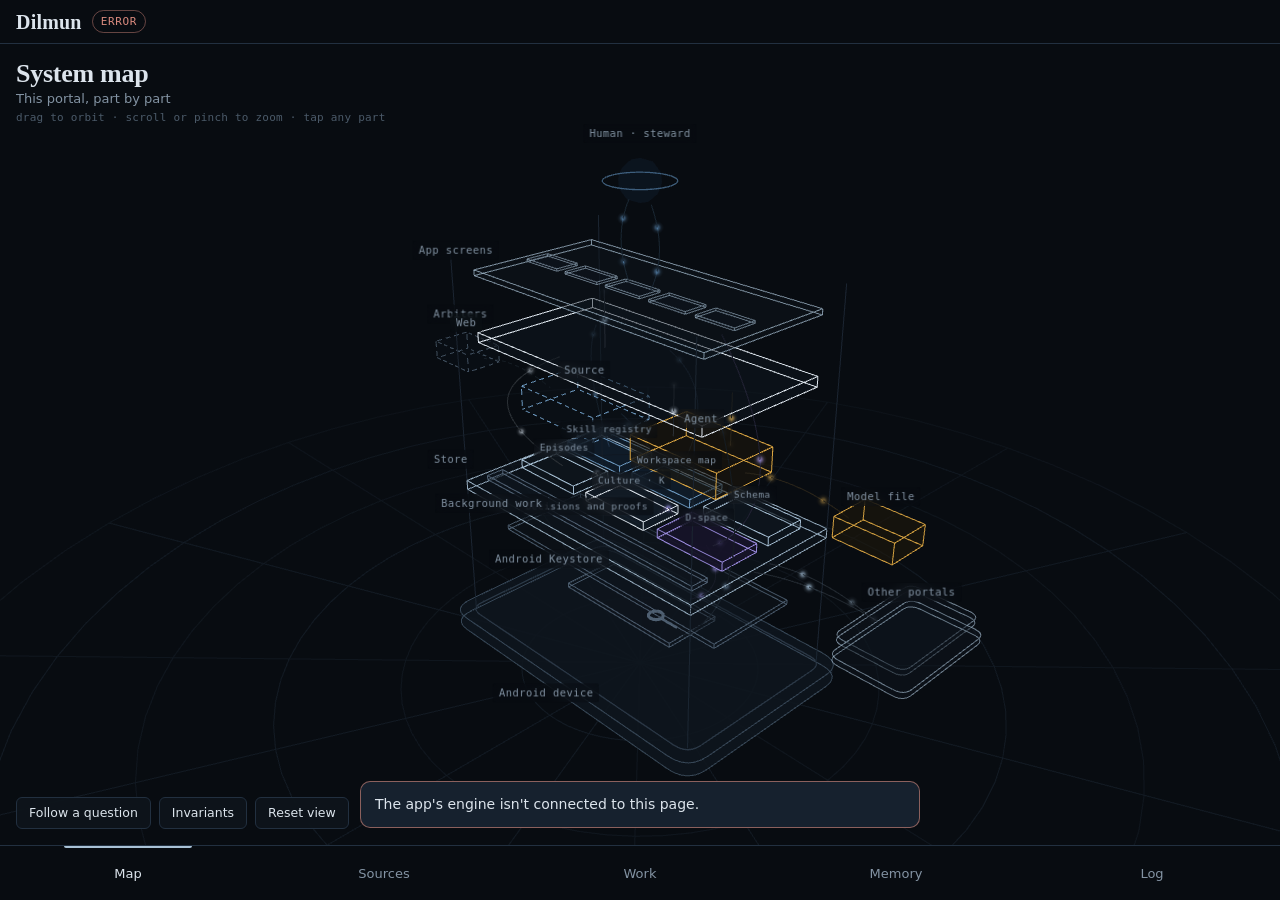
==== app/src/main/assets/index.html @ eff21389 "Add the Dilmun portal Android app template Co-Authored-By: Claude Opus 5.5 <noreply@anthropic.com> C" ====
<!doctype html>
<html lang="en">
<head>
<meta charset="utf-8">
<meta name="viewport" content="width=device-width, initial-scale=1, viewport-fit=cover">
<title>Dilmun</title>
<link rel="stylesheet" href="app.css">
</head>
<body>
<div id="shell">
  <header class="top">
    <div class="brand">Dilmun</div>
    <span id="status" class="pill">starting</span>
    <span id="statehash" class="hash" title="State hash: the same log gives the same hash on every device"></span>
  </header>

  <main>
    <section id="tab-map" class="tab map-tab">
      <iframe id="map" src="map.html" title="System map"></iframe>
    </section>

    <section id="tab-sources" class="tab" hidden>
      <div class="pad">
        <h2>Sources</h2>
        <p class="lede">Text files the agent may read. The workspace map records what each one holds, so a run on a file that changed is refused until you rescan.</p>
        <div class="row">
          <button id="btn-folder" class="primary">Choose folder</button>
          <button id="btn-samples">Add sample texts</button>
          <button id="btn-rescan">Rescan</button>
        </div>
        <p id="folder-line" class="meta"></p>
        <ul id="source-list" class="list"></ul>
        <div class="note">
          <div class="label">What the agent reads in this build</div>
          <p>Lines written as <code>entity | attribute | value</code>, for example <code>aspirin | treats | fever</code>. Each one is quoted exactly from the file, and the arbiters keep it only if the attribute is in the schema:</p>
          <p id="schema-line" class="mono"></p>
          <p>The on-device model takes this slot in a later build. Everything around it (directives, checks, the log, the gate) is already the real thing.</p>
        </div>
      </div>
    </section>

    <section id="tab-work" class="tab" hidden>
      <div class="pad">
        <h2>Work</h2>
        <div class="card">
          <div class="card-head">
            <div>
              <div class="label">Arbiters</div>
              <div id="arb-line" class="big"></div>
            </div>
            <div class="row tight">
              <button id="btn-pause">Pause</button>
              <button id="btn-expire">Expire stale</button>
            </div>
          </div>
          <p class="meta">Pause is a steward action: it's signed with your key and recorded in the log.</p>
        </div>

        <div class="card">
          <div class="card-head">
            <div>
              <div class="label">Promotion gate</div>
              <div class="big">Needs <span id="gate-k">2</span> distinct sources, or your approval</div>
            </div>
            <button id="btn-gate" class="primary">Run the gate</button>
          </div>
          <div class="sub">Held</div>
          <ul id="held-list" class="list"></ul>
        </div>

        <div class="card">
          <div class="label">Open directives</div>
          <ul id="dir-list" class="list"></ul>
        </div>

        <div class="card">
          <div class="label">Recent results</div>
          <ul id="result-list" class="list"></ul>
        </div>
      </div>
    </section>

    <section id="tab-memory" class="tab" hidden>
      <div class="pad">
        <h2>Memory</h2>
        <p class="lede">Culture, K: facts that passed the gate. Each one is a copy; the original stays in its episode.</p>
        <label class="search"><span class="sr">Search memory</span><input id="q" type="search" placeholder="Search entities, attributes, values" autocomplete="off"></label>
        <p id="mem-count" class="meta"></p>
        <ul id="mem-list" class="list facts"></ul>
      </div>
    </section>

    <section id="tab-log" class="tab" hidden>
      <div class="pad">
        <h2>Log</h2>
        <p class="lede">Every signed transaction, newest first. Nothing here is ever edited.</p>
        <div class="row">
          <button id="btn-verify" class="primary">Verify the log</button>
        </div>
        <p id="verify-line" class="meta"></p>
        <ul id="log-list" class="list log"></ul>
        <button id="btn-more" class="ghost" hidden>Show older</button>
      </div>
    </section>
  </main>

  <nav class="tabs" aria-label="Sections">
    <button data-tab="map" aria-current="page">Map</button>
    <button data-tab="sources">Sources</button>
    <button data-tab="work">Work</button>
    <button data-tab="memory">Memory</button>
    <button data-tab="log">Log</button>
  </nav>
</div>

<div id="sheet" hidden>
  <div class="sheet-card" role="dialog" aria-modal="true" aria-labelledby="sheet-title">
    <div class="card-head">
      <div>
        <div id="sheet-kicker" class="label"></div>
        <div id="sheet-title" class="big"></div>
      </div>
      <button id="sheet-close" aria-label="Close">✕</button>
    </div>
    <pre id="sheet-body"></pre>
  </div>
</div>
<div id="toast" role="status" aria-live="polite" hidden></div>

<script src="app.js"></script>
</body>
</html>
---- app/src/main/assets/app.css ----
:root{
  color-scheme: dark;
  --bg:#080C11; --plate:#0E151D; --raise:#111A24; --line:#223040; --line2:#2E3E50;
  --ink:#DCE4EC; --soft:#B7C2CD; --muted:#8393A3; --faint:#56697C;
  --steel:#A9C2D6; --steer:#6F9CC4; --human:#6FA8DC; --agent:#D9A441; --dream:#9C8CE0;
  --good:#7FB89A; --warn:#D9A441; --bad:#D98A7E;
  --serif: Georgia, "Noto Serif", "Times New Roman", serif;
  --sans: system-ui, -apple-system, "Segoe UI", Roboto, "Noto Sans", Helvetica, Arial, sans-serif;
  --mono: ui-monospace, "Roboto Mono", "SFMono-Regular", Menlo, Consolas, monospace;
}
*{box-sizing:border-box}
html,body{height:100%; margin:0}
body{background:var(--bg); color:var(--ink); font:15px/1.5 var(--sans); -webkit-tap-highlight-color:transparent}
#shell{height:100%; display:flex; flex-direction:column}

.top{display:flex; align-items:center; gap:10px; padding:10px 16px; border-bottom:1px solid var(--line)}
.brand{font:600 20px/1 var(--serif); letter-spacing:.01em}
.pill{font:500 11px/1 var(--mono); letter-spacing:.06em; text-transform:uppercase; padding:5px 8px; border-radius:999px; border:1px solid var(--line2); color:var(--soft)}
.pill.ok{color:var(--good); border-color:rgba(127,184,154,.4)}
.pill.paused{color:var(--warn); border-color:rgba(217,164,65,.45)}
.pill.frozen{color:var(--bad); border-color:rgba(217,138,126,.45)}
.hash{margin-left:auto; font:400 11px/1 var(--mono); color:var(--faint)}

main{flex:1; min-height:0; position:relative}
.tab{position:absolute; inset:0; overflow-y:auto; -webkit-overflow-scrolling:touch}
.map-tab{overflow:hidden}
#map{border:0; width:100%; height:100%; display:block; background:var(--bg)}
.pad{padding:18px 16px 28px; max-width:720px; margin:0 auto; display:flex; flex-direction:column; gap:14px}

h2{margin:0; font:600 24px/1.15 var(--serif); letter-spacing:-.005em}
.lede{margin:0; color:var(--soft); max-width:62ch}
.meta{margin:0; color:var(--muted); font-size:13px}
.label{font:500 10.5px/1.3 var(--mono); letter-spacing:.08em; text-transform:uppercase; color:var(--muted)}
.big{font-weight:600; margin-top:3px}
.sub{font:500 10.5px/1.3 var(--mono); letter-spacing:.08em; text-transform:uppercase; color:var(--faint); margin-top:4px}
code,.mono{font-family:var(--mono); font-size:12.5px; color:var(--steel)}
.sr{position:absolute; width:1px; height:1px; overflow:hidden; clip:rect(0 0 0 0)}

.row{display:flex; flex-wrap:wrap; gap:8px}
.row.tight{gap:6px}
button{font:500 14px/1 var(--sans); color:var(--ink); background:var(--raise); border:1px solid var(--line2); border-radius:8px; padding:11px 14px; min-height:42px; cursor:pointer}
button:active{background:#172230}
button:focus-visible{outline:2px solid var(--steel); outline-offset:2px}
button.primary{border-color:var(--steel); color:#fff}
button.small{padding:8px 10px; min-height:34px; font-size:13px}
button.ghost{background:transparent; border-color:transparent; color:var(--steel)}
button:disabled{opacity:.45}

.card{background:var(--plate); border:1px solid var(--line); border-radius:12px; padding:14px; display:flex; flex-direction:column; gap:10px}
.card-head{display:flex; align-items:flex-start; justify-content:space-between; gap:12px; flex-wrap:wrap}
.note{border-left:2px solid var(--line2); padding:4px 0 4px 12px; display:flex; flex-direction:column; gap:8px}
.note p{margin:0; color:var(--soft); font-size:14px}

.list{list-style:none; margin:0; padding:0; display:flex; flex-direction:column}
.list li{display:flex; align-items:center; gap:10px; padding:11px 0; border-top:1px solid var(--line)}
.list li:first-child{border-top:0}
.list .main{flex:1; min-width:0}
.list .t{font-weight:500; overflow-wrap:anywhere}
.list .m{font:400 12px/1.4 var(--mono); color:var(--muted); overflow-wrap:anywhere}
.list .why{font-size:12.5px; color:var(--bad); margin-top:3px}
.list .empty{color:var(--muted); font-size:14px; border:0; padding:6px 0}

.list .t b{font-weight:600}
.list .a{font:500 12.5px var(--mono); color:var(--steer); margin:0 6px}
.badge{font:500 11px/1 var(--mono); padding:5px 7px; border-radius:6px; background:#162131; color:var(--soft); white-space:nowrap}
.badge.appr{color:var(--human)}

.log li{cursor:pointer}
.kind{font:500 11px/1 var(--mono); padding:5px 7px; border-radius:6px; min-width:74px; text-align:center; border:1px solid var(--line2); color:var(--soft)}
.kind.assert{color:var(--agent); border-color:rgba(217,164,65,.4)}
.kind.promote{color:#fff; border-color:var(--steel)}
.kind.map,.kind.directive{color:var(--steer); border-color:rgba(111,156,196,.4)}
.kind.steward{color:var(--human); border-color:rgba(111,168,220,.4)}
.kind.expire{color:var(--faint)}

.search input{width:100%; font:15px var(--sans); color:var(--ink); background:var(--plate); border:1px solid var(--line2); border-radius:10px; padding:12px 14px}
.search input:focus{outline:2px solid var(--steel); outline-offset:1px}

.tabs{display:grid; grid-template-columns:repeat(5,1fr); border-top:1px solid var(--line); background:var(--bg)}
.tabs button{background:transparent; border:0; border-radius:0; min-height:54px; padding:0 4px; font:500 13px/1 var(--sans); color:var(--muted); position:relative}
.tabs button[aria-current="page"]{color:var(--ink)}
.tabs button[aria-current="page"]::before{content:""; position:absolute; top:0; left:25%; right:25%; height:2px; background:var(--steel); border-radius:0 0 2px 2px}

#sheet{position:fixed; inset:0; background:rgba(4,6,9,.7); display:flex; align-items:flex-end; justify-content:center; z-index:10}
#sheet[hidden]{display:none}
.sheet-card{width:100%; max-width:720px; max-height:82%; background:var(--plate); border:1px solid var(--line2); border-bottom:0; border-radius:14px 14px 0 0; padding:16px; display:flex; flex-direction:column; gap:10px}
#sheet-body{margin:0; flex:1; overflow:auto; font:12px/1.5 var(--mono); color:var(--soft); white-space:pre-wrap; overflow-wrap:anywhere; background:var(--bg); border:1px solid var(--line); border-radius:8px; padding:12px}
#sheet-close{padding:8px 11px; min-height:36px}

#toast{position:fixed; left:16px; right:16px; bottom:72px; margin:0 auto; max-width:560px; background:#16212E; border:1px solid var(--line2); border-radius:10px; padding:12px 14px; font-size:14px; z-index:20}
#toast.bad{border-color:rgba(217,138,126,.6)}

@media (prefers-reduced-motion: no-preference){
  .tab{animation:fade .18s ease-out}
  @keyframes fade{from{opacity:.4}to{opacity:1}}
}
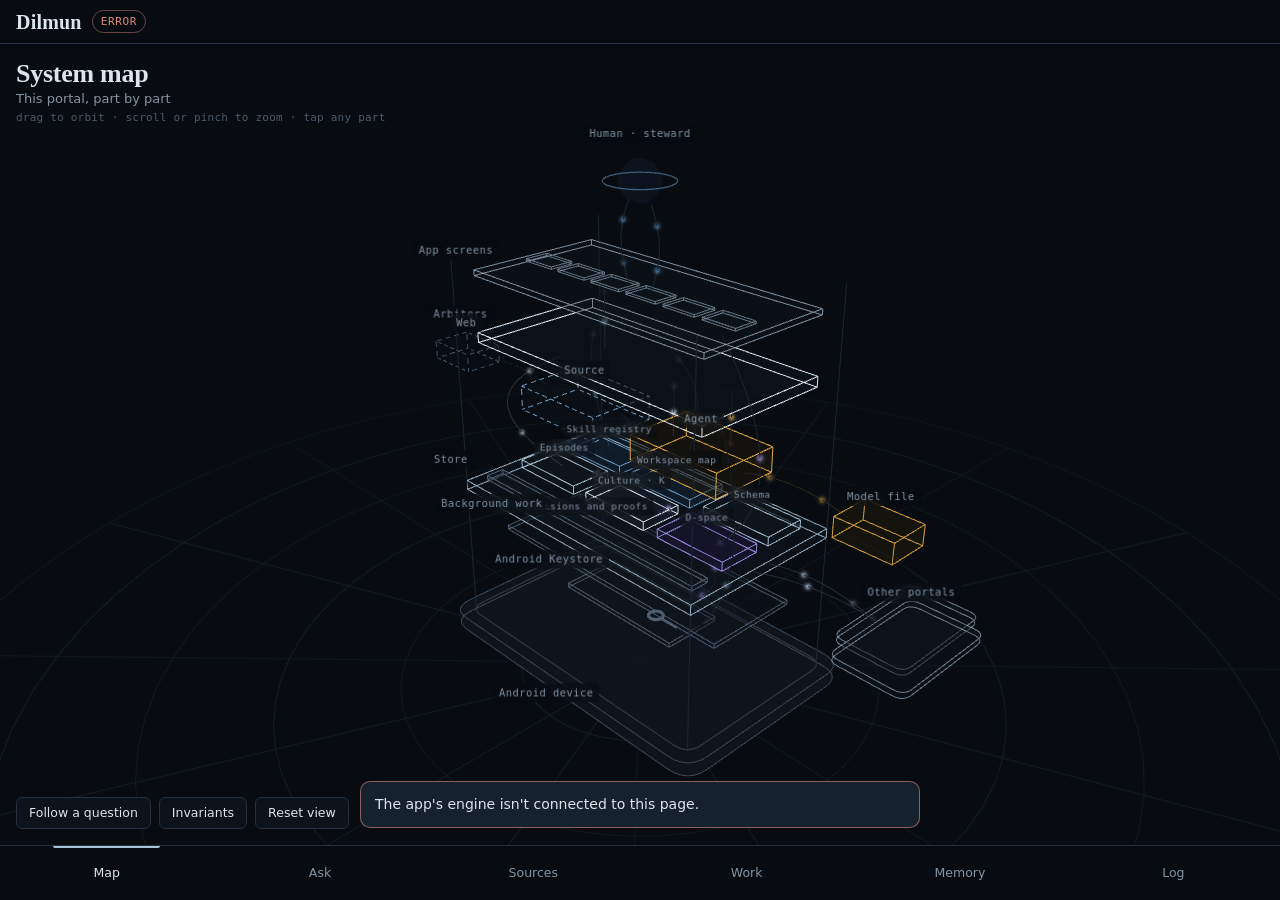
==== commit d9b13620: "Add on-device model: Ask tab, model import, and model-driven extraction Run a GGUF model (MiniCPM5-1" ====
--- a/app/src/main/assets/index.html
+++ b/app/src/main/assets/index.html
@@ -19,6 +19,48 @@
       <iframe id="map" src="map.html" title="System map"></iframe>
     </section>
 
+    <section id="tab-ask" class="tab ask-tab" hidden>
+      <div class="ask">
+        <div id="model-card" class="card model-card">
+          <div class="card-head">
+            <div>
+              <div class="label">Model</div>
+              <div id="model-title" class="big">No model yet</div>
+              <div id="model-meta" class="m mono"></div>
+            </div>
+            <span id="model-state" class="pill">none</span>
+          </div>
+          <div id="model-progress" class="progress" hidden><i></i></div>
+          <div id="model-help" class="note" hidden>
+            <p>The app runs one small model on this phone's processor. It never goes online, so the model comes in as a file:</p>
+            <p><b>1.</b> Download MiniCPM5-1B in the GGUF format (a Q4_K_M file is a good balance, under 1 GB).</p>
+            <div class="row"><button id="btn-get-model" class="small">Open the MiniCPM5-1B download page</button></div>
+            <p><b>2.</b> Tap <b>Import model file</b> and pick the .gguf file from your downloads. The app checks it, keeps a copy, and records its fingerprint on everything it writes.</p>
+          </div>
+          <div class="row">
+            <button id="btn-import" class="primary small">Import model file</button>
+            <button id="btn-load" class="small">Load</button>
+            <button id="btn-remove" class="small ghost">Remove</button>
+          </div>
+          <label class="check"><input type="checkbox" id="use-model"> Use the model for extraction on the Sources tab</label>
+        </div>
+
+        <div id="thread" class="thread" aria-live="polite"></div>
+
+        <form id="composer" class="composer" autocomplete="off">
+          <div class="opts">
+            <label class="check"><input type="checkbox" id="opt-memory" checked> Use memory</label>
+            <label class="check"><input type="checkbox" id="opt-think"> Let it think first</label>
+          </div>
+          <div class="send-row">
+            <label class="sr" for="prompt">Your question</label>
+            <textarea id="prompt" rows="1" placeholder="Ask your memory"></textarea>
+            <button id="btn-send" type="submit" class="primary">Send</button>
+          </div>
+        </form>
+      </div>
+    </section>
+
     <section id="tab-sources" class="tab" hidden>
       <div class="pad">
         <h2>Sources</h2>
@@ -31,10 +73,10 @@
         <p id="folder-line" class="meta"></p>
         <ul id="source-list" class="list"></ul>
         <div class="note">
-          <div class="label">What the agent reads in this build</div>
-          <p>Lines written as <code>entity | attribute | value</code>, for example <code>aspirin | treats | fever</code>. Each one is quoted exactly from the file, and the arbiters keep it only if the attribute is in the schema:</p>
+          <div class="label">Without a model</div>
+          <p>The pattern agent reads lines written as <code>entity | attribute | value</code>, for example <code>aspirin | treats | fever</code>. Each one is quoted exactly from the file, and the arbiters keep it only if the attribute is in the schema:</p>
           <p id="schema-line" class="mono"></p>
-          <p>The on-device model takes this slot in a later build. Everything around it (directives, checks, the log, the gate) is already the real thing.</p>
+          <p id="agent-line">When a model is loaded on the Ask tab, Extract uses it instead: it reads each file a passage at a time and proposes facts with quotes, and the arbiters keep only the facts whose quote is really in the file.</p>
         </div>
       </div>
     </section>
@@ -106,6 +148,7 @@
 
   <nav class="tabs" aria-label="Sections">
     <button data-tab="map" aria-current="page">Map</button>
+    <button data-tab="ask">Ask</button>
     <button data-tab="sources">Sources</button>
     <button data-tab="work">Work</button>
     <button data-tab="memory">Memory</button>
--- a/app/src/main/assets/app.css
+++ b/app/src/main/assets/app.css
@@ -9,6 +9,7 @@
   --mono: ui-monospace, "Roboto Mono", "SFMono-Regular", Menlo, Consolas, monospace;
 }
 *{box-sizing:border-box}
+[hidden]{display:none!important}
 html,body{height:100%; margin:0}
 body{background:var(--bg); color:var(--ink); font:15px/1.5 var(--sans); -webkit-tap-highlight-color:transparent}
 #shell{height:100%; display:flex; flex-direction:column}
@@ -76,8 +77,8 @@
 .search input{width:100%; font:15px var(--sans); color:var(--ink); background:var(--plate); border:1px solid var(--line2); border-radius:10px; padding:12px 14px}
 .search input:focus{outline:2px solid var(--steel); outline-offset:1px}
 
-.tabs{display:grid; grid-template-columns:repeat(5,1fr); border-top:1px solid var(--line); background:var(--bg)}
-.tabs button{background:transparent; border:0; border-radius:0; min-height:54px; padding:0 4px; font:500 13px/1 var(--sans); color:var(--muted); position:relative}
+.tabs{display:grid; grid-template-columns:repeat(6,1fr); border-top:1px solid var(--line); background:var(--bg)}
+.tabs button{background:transparent; border:0; border-radius:0; min-height:54px; padding:0 2px; font:500 12.5px/1 var(--sans); color:var(--muted); position:relative}
 .tabs button[aria-current="page"]{color:var(--ink)}
 .tabs button[aria-current="page"]::before{content:""; position:absolute; top:0; left:25%; right:25%; height:2px; background:var(--steel); border-radius:0 0 2px 2px}
 
@@ -94,3 +95,40 @@
   .tab{animation:fade .18s ease-out}
   @keyframes fade{from{opacity:.4}to{opacity:1}}
 }
+
+/* ------------------------------------------------------------ ask */
+.ask-tab{display:block}
+.ask{height:100%; max-width:720px; margin:0 auto; display:flex; flex-direction:column; padding:12px 16px 0; gap:10px}
+.model-card{flex:none}
+.model-card.compact .note, .model-card.compact .check, .model-card.compact .row{display:none}
+.model-card.compact{padding:10px 14px; cursor:pointer}
+.m.mono{font:400 11.5px/1.45 var(--mono); color:var(--muted); margin-top:4px; overflow-wrap:anywhere}
+.check{display:flex; align-items:center; gap:8px; font-size:13.5px; color:var(--soft)}
+.check input{width:18px; height:18px; accent-color:var(--steel)}
+.progress{height:4px; background:var(--line); border-radius:4px; overflow:hidden}
+.progress i{display:block; height:100%; width:0; background:var(--steel); transition:width .2s}
+.pill.loaded{color:var(--good); border-color:rgba(127,184,154,.4)}
+.pill.busy{color:var(--warn); border-color:rgba(217,164,65,.45)}
+
+.thread{flex:1; min-height:0; overflow-y:auto; display:flex; flex-direction:column; gap:12px; padding:4px 0 8px}
+.thread .empty-chat{margin:auto 0; color:var(--muted); font-size:14px; text-align:left; max-width:52ch}
+.msg{max-width:88%; padding:10px 12px; border-radius:12px; line-height:1.5; white-space:pre-wrap; overflow-wrap:anywhere}
+.msg.user{align-self:flex-end; background:#18263A; border:1px solid #243A57; border-bottom-right-radius:4px}
+.msg.bot{align-self:flex-start; background:var(--plate); border:1px solid var(--line); border-bottom-left-radius:4px}
+.msg.bot.err{border-color:rgba(217,138,126,.5)}
+.msg .cite{font:500 11.5px var(--mono); color:var(--human)}
+.msg .caret{display:inline-block; width:7px; height:14px; background:var(--steel); vertical-align:-2px; margin-left:2px; animation:blink 1s steps(2) infinite}
+@keyframes blink{50%{opacity:0}}
+.msg details{margin-top:8px; white-space:normal}
+.msg summary{font:500 11px/1.4 var(--mono); letter-spacing:.04em; color:var(--muted); cursor:pointer}
+.msg details .facts-used{font:400 12px/1.5 var(--mono); color:var(--soft); margin-top:4px}
+.msg details .thinking{font-size:13px; color:var(--muted); white-space:pre-wrap; margin-top:4px}
+.msg .stats{font:400 11px/1.4 var(--mono); color:var(--faint); margin-top:6px; white-space:normal}
+
+.composer{flex:none; border-top:1px solid var(--line); padding:8px 0 10px; display:flex; flex-direction:column; gap:6px; background:var(--bg)}
+.opts{display:flex; gap:16px; flex-wrap:wrap}
+.send-row{display:flex; gap:8px; align-items:flex-end}
+.send-row textarea{flex:1; resize:none; max-height:140px; font:15px/1.4 var(--sans); color:var(--ink); background:var(--plate); border:1px solid var(--line2); border-radius:10px; padding:11px 12px}
+.send-row textarea:focus{outline:2px solid var(--steel); outline-offset:1px}
+.send-row button{min-width:74px}
+.list li.working .t::after{content:" · working"; color:var(--warn); font-weight:400}
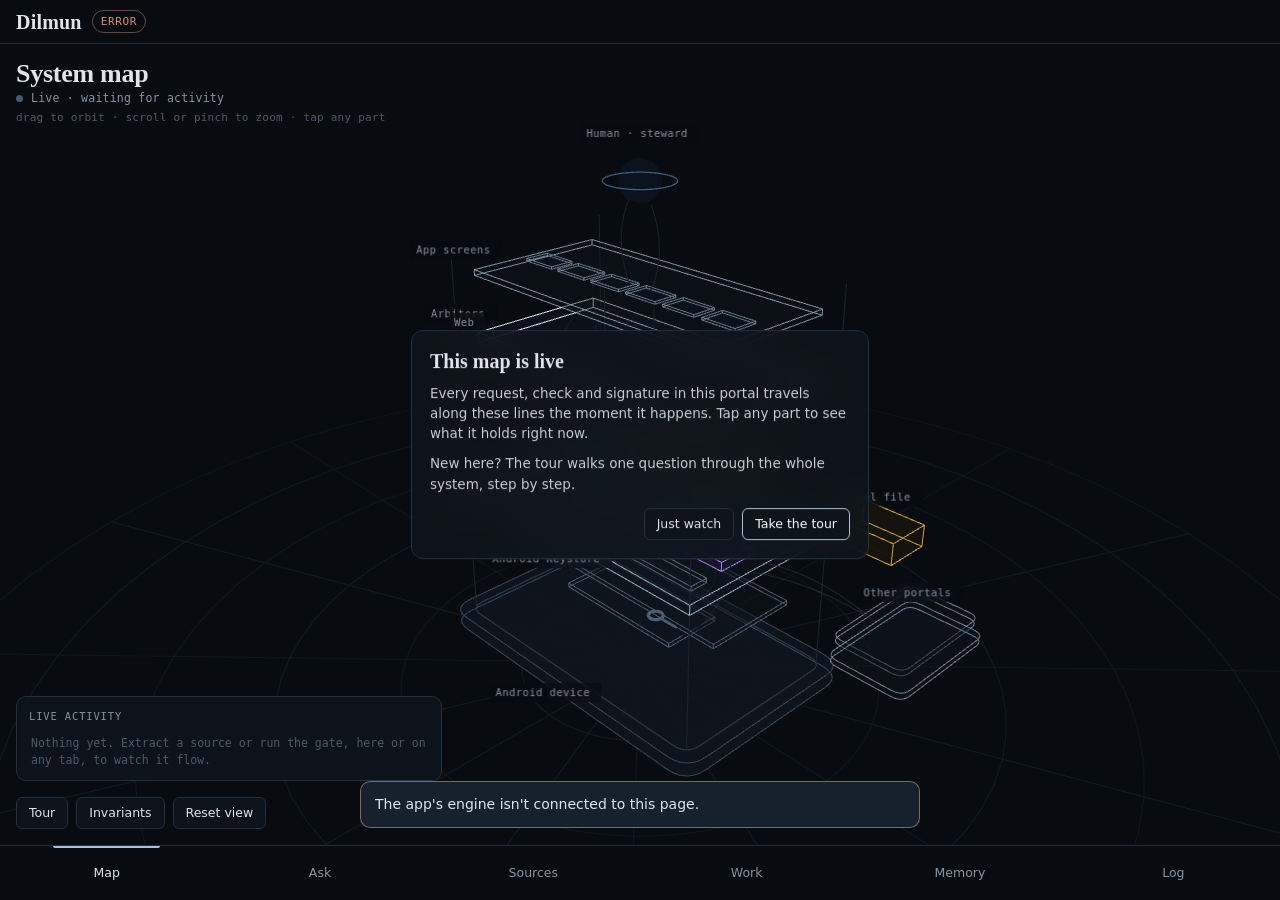
==== commit 02e73168: "Live map back, bulk extract, activity card, memory that works with one source Restore the live syste" ====
--- a/app/src/main/assets/index.html
+++ b/app/src/main/assets/index.html
@@ -43,9 +43,28 @@
             <button id="btn-remove" class="small ghost">Remove</button>
           </div>
           <label class="check"><input type="checkbox" id="use-model"> Use the model for extraction on the Sources tab</label>
+          <div class="row tight threads-row">
+            <label for="threads" class="m">Threads</label>
+            <select id="threads" class="small"></select>
+            <span id="threads-note" class="m"></span>
+          </div>
+          <details id="model-diag" class="diag" hidden>
+            <summary>Diagnostics</summary>
+            <dl id="model-diag-list"></dl>
+          </details>
         </div>
 
         <div id="thread" class="thread" aria-live="polite"></div>
+
+        <section id="activity" class="activity" hidden aria-label="Activity">
+          <button id="activity-head" class="activity-head" aria-expanded="false" aria-controls="activity-list">
+            <span id="activity-dot" class="dot"></span>
+            <span id="activity-line" class="activity-line"></span>
+            <span id="activity-count" class="activity-count"></span>
+            <span class="chev" aria-hidden="true">▾</span>
+          </button>
+          <ol id="activity-list" class="activity-list" hidden></ol>
+        </section>
 
         <form id="composer" class="composer" autocomplete="off">
           <div class="opts">
@@ -71,6 +90,41 @@
           <button id="btn-rescan">Rescan</button>
         </div>
         <p id="folder-line" class="meta"></p>
+
+        <div id="bulk-card" class="card bulk-card" hidden>
+          <div class="card-head">
+            <div>
+              <div class="label">Bulk extract</div>
+              <div id="bulk-title" class="big"></div>
+              <div id="bulk-meta" class="m"></div>
+            </div>
+            <span id="bulk-state" class="pill"></span>
+          </div>
+          <div id="bulk-progress" class="progress"><i></i></div>
+          <div id="bulk-errors" class="why"></div>
+          <div class="row tight">
+            <button id="btn-bulk-pause" class="small">Pause</button>
+            <button id="btn-bulk-resume" class="small primary">Resume</button>
+            <button id="btn-bulk-cancel" class="small ghost">Cancel</button>
+            <button id="btn-bulk-clear" class="small ghost">Dismiss</button>
+          </div>
+          <p class="meta">Keep the app open: the screen stays on while a run is going. Each source gets its own directive when its turn comes, and its own signed result.</p>
+        </div>
+
+        <div id="select-bar" class="select-bar" hidden>
+          <div class="row tight">
+            <button id="btn-extract-all" class="primary small">Extract all</button>
+            <button id="btn-extract-selected" class="small" disabled>Extract selected</button>
+          </div>
+          <div class="row tight">
+            <button id="btn-select-all" class="small ghost">Select all</button>
+            <button id="btn-select-none" class="small ghost">Select none</button>
+            <label class="sr" for="select-filter">Select by name</label>
+            <input id="select-filter" type="search" class="filter" placeholder="Select by name, e.g. 01-" autocomplete="off">
+          </div>
+          <label class="check"><input type="checkbox" id="opt-skip" checked> Skip sources already extracted (unless the file changed)</label>
+          <p id="select-line" class="meta"></p>
+        </div>
         <ul id="source-list" class="list"></ul>
         <div class="note">
           <div class="label">Without a model</div>
--- a/app/src/main/assets/app.css
+++ b/app/src/main/assets/app.css
@@ -132,3 +132,45 @@
 .send-row textarea:focus{outline:2px solid var(--steel); outline-offset:1px}
 .send-row button{min-width:74px}
 .list li.working .t::after{content:" · working"; color:var(--warn); font-weight:400}
+
+/* model card: threads and diagnostics */
+.model-card.compact .diag{display:none}
+.threads-row{align-items:center}
+.threads-row .m{font:400 12px/1.4 var(--mono); color:var(--muted)}
+select.small{font:500 13px/1 var(--sans); color:var(--ink); background:var(--raise); border:1px solid var(--line2); border-radius:8px; padding:7px 8px; min-height:34px}
+.diag summary{font:500 11px/1.4 var(--mono); letter-spacing:.04em; color:var(--muted); cursor:pointer}
+.diag dl{margin:8px 0 0; display:grid; grid-template-columns:auto 1fr; gap:3px 12px; font:400 11.5px/1.45 var(--mono)}
+.diag dt{color:var(--faint)}
+.diag dd{margin:0; color:var(--soft); overflow-wrap:anywhere}
+.diag dd.bad{color:var(--bad)}
+
+/* ask: the activity card, between the conversation and the composer */
+.activity{flex:none; border:1px solid var(--line); border-radius:10px; background:var(--plate); overflow:hidden}
+.activity.bad{border-color:rgba(217,138,126,.55)}
+.activity-head{width:100%; display:flex; align-items:center; gap:8px; background:transparent; border:0; border-radius:0; min-height:36px; padding:8px 12px; text-align:left; font:400 12px/1.3 var(--mono); color:var(--soft)}
+.activity-head .dot{width:7px; height:7px; border-radius:50%; background:var(--faint); flex:none}
+.activity.live .activity-head .dot{background:var(--warn); animation:pulse 1.2s ease-in-out infinite}
+.activity.bad .activity-head .dot{background:var(--bad); animation:none}
+@keyframes pulse{50%{opacity:.35}}
+.activity-line{flex:1; min-width:0; white-space:nowrap; overflow:hidden; text-overflow:ellipsis}
+.activity-count{color:var(--faint); flex:none}
+.activity-head .chev{color:var(--faint); transition:transform .15s; flex:none}
+.activity-head[aria-expanded="true"] .chev{transform:rotate(180deg)}
+.activity-list{list-style:none; margin:0; padding:0 12px 8px; max-height:22vh; overflow-y:auto; display:flex; flex-direction:column; gap:1px; border-top:1px solid var(--line)}
+.activity-list li{display:grid; grid-template-columns:62px 1fr; gap:8px; font:400 11.5px/1.5 var(--mono); color:#B7C2CD; padding:3px 0}
+.activity-list li .tm{color:var(--faint)}
+.activity-list li.good{color:#BFE0CD}
+.activity-list li.bad{color:#E6B1A8}
+@media (prefers-reduced-motion: reduce){ .activity.live .activity-head .dot{animation:none} }
+
+/* sources: selection and bulk runs */
+.select-bar{display:flex; flex-direction:column; gap:8px}
+.filter{flex:1; min-width:150px; font:14px var(--sans); color:var(--ink); background:var(--plate); border:1px solid var(--line2); border-radius:8px; padding:8px 10px; min-height:34px}
+.filter:focus{outline:2px solid var(--steel); outline-offset:1px}
+.list li .pick{width:20px; height:20px; accent-color:var(--steel); flex:none}
+.badge.done{color:var(--good)}
+.bulk-card .why{font-size:12.5px; color:var(--bad)}
+.bulk-card .m{font:400 12px/1.4 var(--mono); color:var(--muted); margin-top:3px}
+.pill.running{color:var(--warn); border-color:rgba(217,164,65,.45)}
+.pill.done{color:var(--good); border-color:rgba(127,184,154,.4)}
+.msg details .facts-used .held{color:var(--muted)}
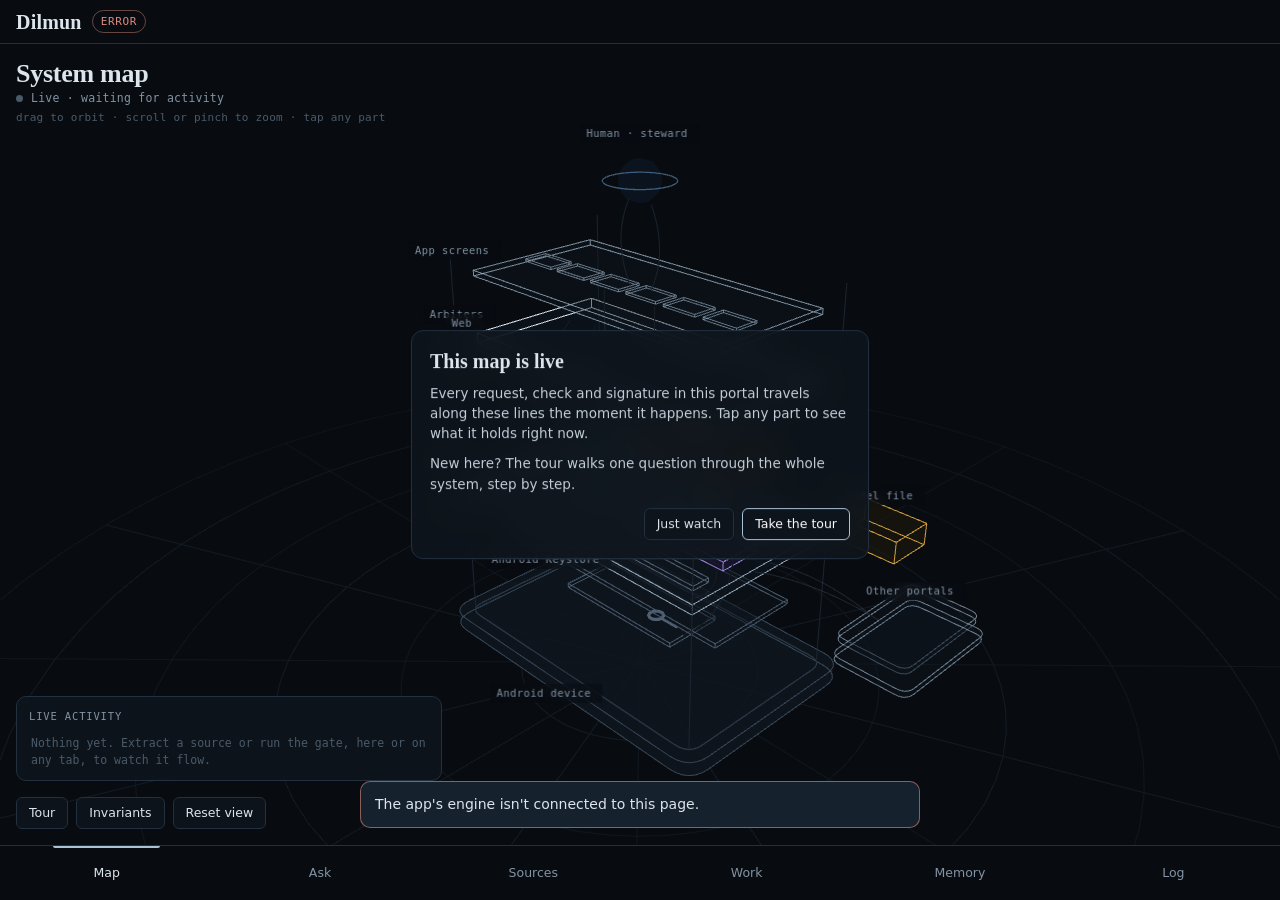
==== commit 0df7c659: "Deny and edit facts at the gate; check facts against their quotes by rule Deny: a steward-signed "de" ====
--- a/app/src/main/assets/index.html
+++ b/app/src/main/assets/index.html
@@ -157,11 +157,14 @@
             <div>
               <div class="label">Promotion gate</div>
               <div class="big">Needs <span id="gate-k">2</span> distinct sources, or your approval</div>
+              <div class="meta">Deny a fact and the gate never promotes it, however many sources agree. Edit one to settle your version instead.</div>
             </div>
             <button id="btn-gate" class="primary">Run the gate</button>
           </div>
           <div class="sub">Held</div>
           <ul id="held-list" class="list"></ul>
+          <div id="denied-head" class="sub" hidden>Denied</div>
+          <ul id="denied-list" class="list"></ul>
         </div>
 
         <div class="card">
--- a/app/src/main/assets/app.css
+++ b/app/src/main/assets/app.css
@@ -174,3 +174,10 @@
 .pill.running{color:var(--warn); border-color:rgba(217,164,65,.45)}
 .pill.done{color:var(--good); border-color:rgba(127,184,154,.4)}
 .msg details .facts-used .held{color:var(--muted)}
+
+.list li{flex-wrap:wrap}
+.list li .edit{flex-basis:100%; display:flex; flex-direction:column; gap:6px; padding-top:8px}
+.list li .edit input, .list li .edit select{width:100%; box-sizing:border-box}
+.list li .edit input, .list li .edit select{font:15px var(--sans); color:var(--ink); background:var(--plate); border:1px solid var(--line2); border-radius:10px; padding:10px 12px}
+.list li.fact .main{flex:1 1 100%}
+.list li .m.quote{font-style:italic}
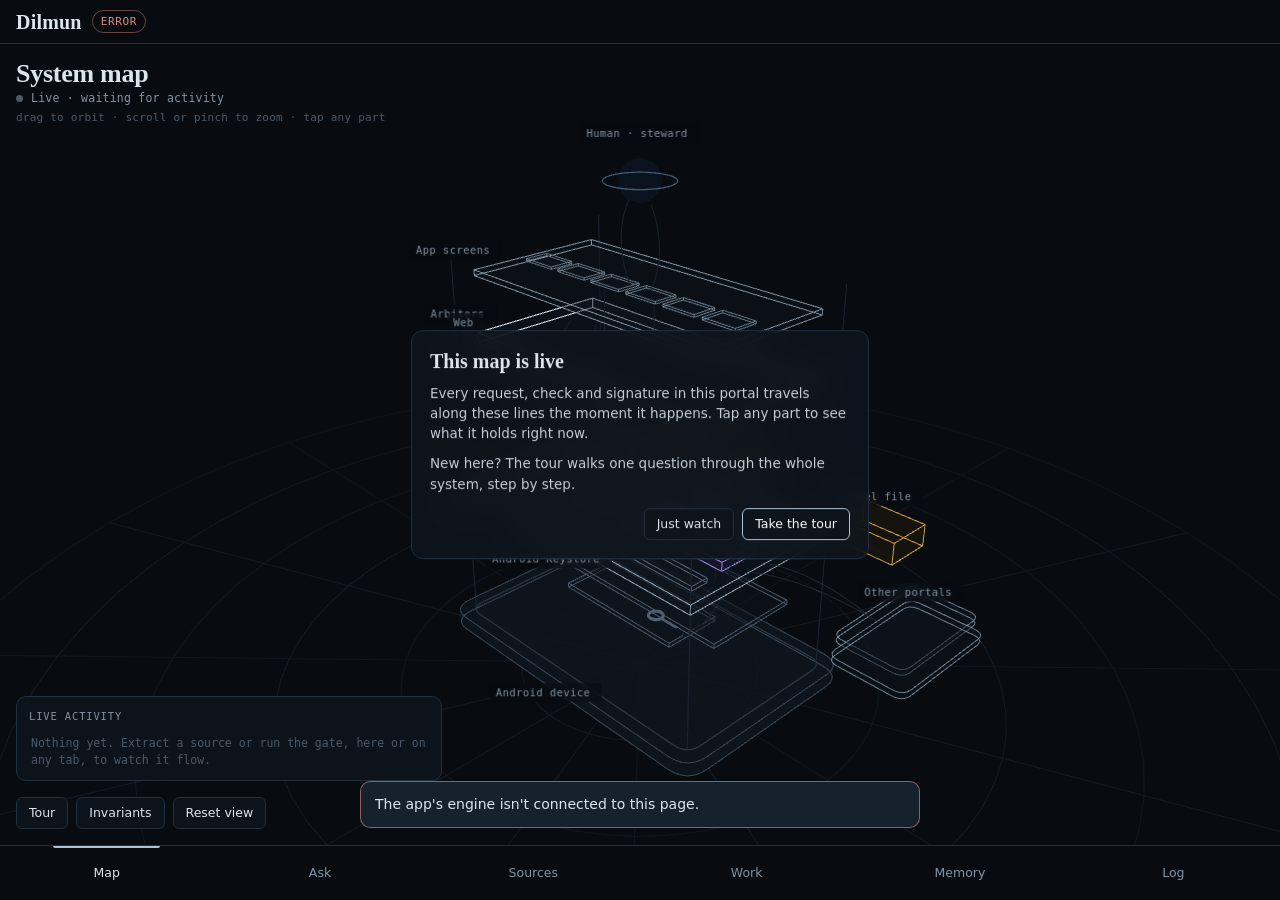
==== commit 5713a76e: "Claims: the arbiters keep every stated sentence, review them, and delegate yes/no checks Four OpenSt" ====
--- a/app/src/main/assets/index.html
+++ b/app/src/main/assets/index.html
@@ -159,7 +159,10 @@
               <div class="big">Needs <span id="gate-k">2</span> distinct sources, or your approval</div>
               <div class="meta">Deny a fact and the gate never promotes it, however many sources agree. Edit one to settle your version instead.</div>
             </div>
-            <button id="btn-gate" class="primary">Run the gate</button>
+            <div class="row tight">
+              <button id="btn-review" class="small">Check claims</button>
+              <button id="btn-gate" class="primary">Run the gate</button>
+            </div>
           </div>
           <div class="sub">Held</div>
           <ul id="held-list" class="list"></ul>
@@ -186,6 +189,8 @@
         <label class="search"><span class="sr">Search memory</span><input id="q" type="search" placeholder="Search entities, attributes, values" autocomplete="off"></label>
         <p id="mem-count" class="meta"></p>
         <ul id="mem-list" class="list facts"></ul>
+        <div id="claims-head" class="sub" hidden>Settled claims</div>
+        <ul id="claims-list" class="list"></ul>
       </div>
     </section>
 
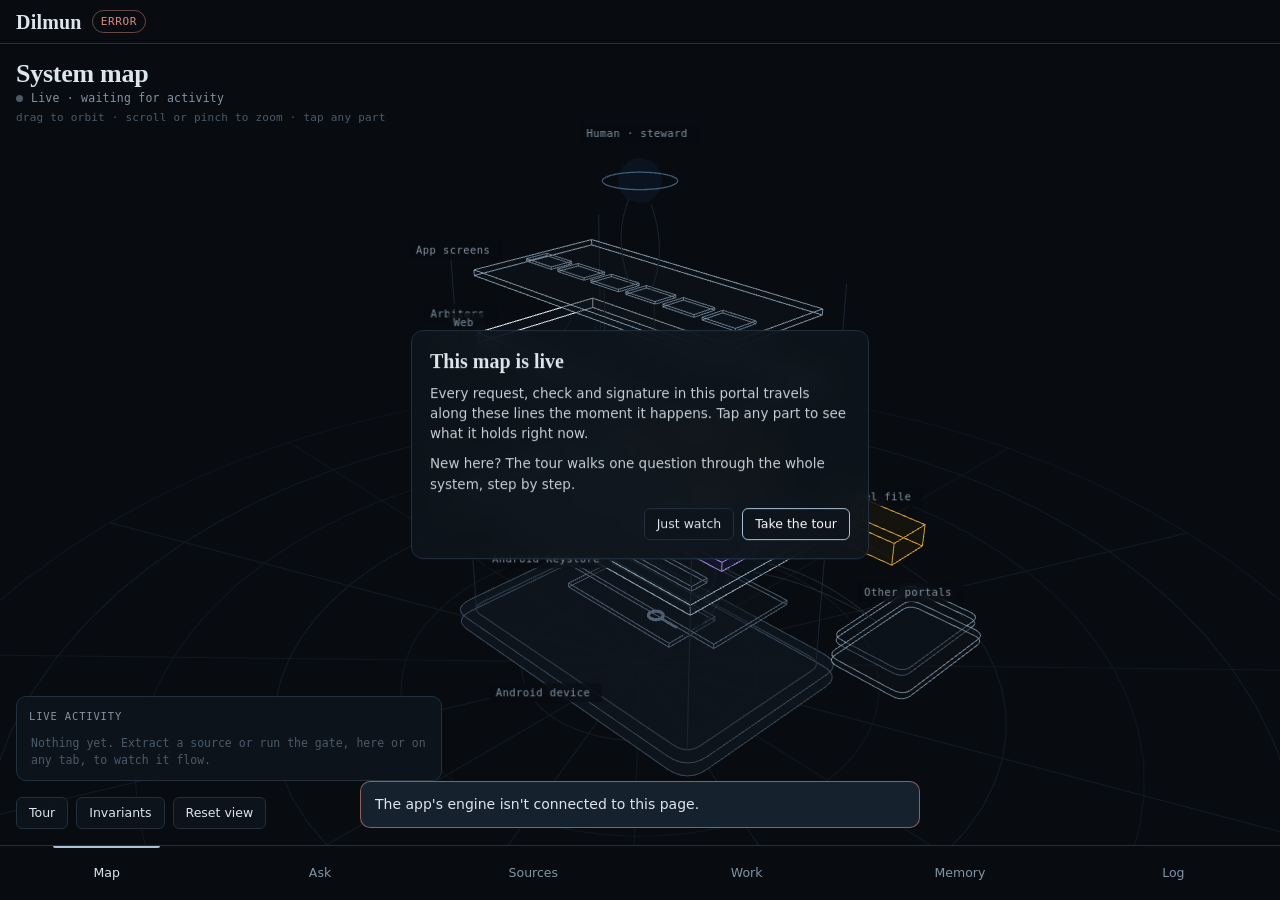
==== commit c7bb5e38: "Recommend LFM2-1.2B: the fewest false agreements as the arbiters' verifier Second verifier bench (30" ====
--- a/app/src/main/assets/index.html
+++ b/app/src/main/assets/index.html
@@ -33,8 +33,8 @@
           <div id="model-progress" class="progress" hidden><i></i></div>
           <div id="model-help" class="note" hidden>
             <p>The app runs one small model on this phone's processor. It never goes online, so the model comes in as a file:</p>
-            <p><b>1.</b> Download MiniCPM5-1B in the GGUF format (a Q4_K_M file is a good balance, under 1 GB).</p>
-            <div class="row"><button id="btn-get-model" class="small">Open the MiniCPM5-1B download page</button></div>
+            <p><b>1.</b> Download LFM2-1.2B in the GGUF format (the plain Q4_K_M file, about 0.7 GB). Other GGUF models work too.</p>
+            <div class="row"><button id="btn-get-model" class="small">Open the LFM2-1.2B download page</button></div>
             <p><b>2.</b> Tap <b>Import model file</b> and pick the .gguf file from your downloads. The app checks it, keeps a copy, and records its fingerprint on everything it writes.</p>
           </div>
           <div class="row">
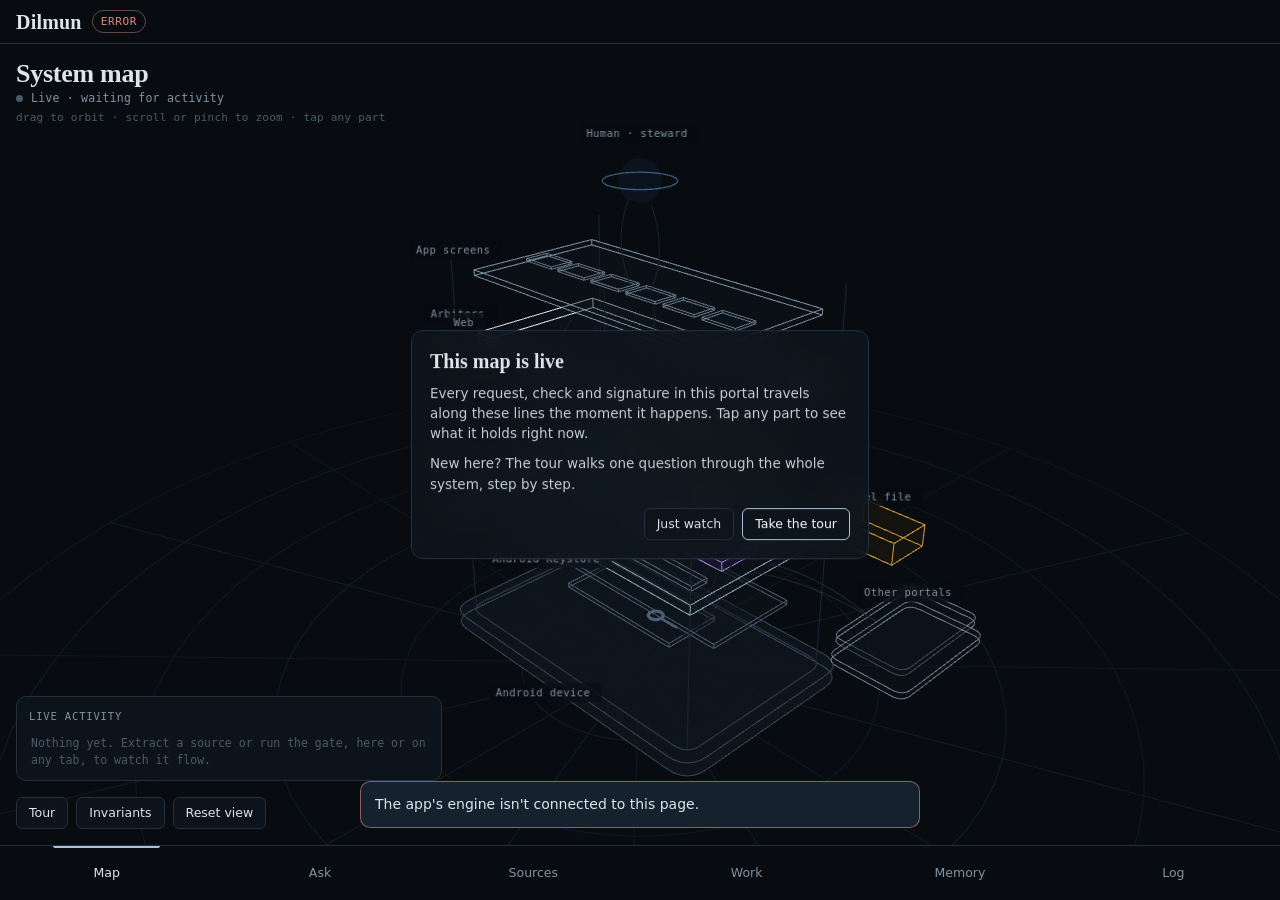
==== commit 67757894: "Memory safeguards: lineages, contested values, maintenance, canon/archive, quarantine, said-form aud" ====
--- a/app/src/main/assets/index.html
+++ b/app/src/main/assets/index.html
@@ -160,12 +160,15 @@
               <div class="meta">Deny a fact and the gate never promotes it, however many sources agree. Edit one to settle your version instead.</div>
             </div>
             <div class="row tight">
+              <button id="btn-maintain" class="small">Maintain memory</button>
               <button id="btn-review" class="small">Check claims</button>
               <button id="btn-gate" class="primary">Run the gate</button>
             </div>
           </div>
           <div class="sub">Held</div>
           <ul id="held-list" class="list"></ul>
+          <div id="queue-head" class="sub" hidden>Needs you</div>
+          <ul id="queue-list" class="list"></ul>
           <div id="denied-head" class="sub" hidden>Denied</div>
           <ul id="denied-list" class="list"></ul>
         </div>
